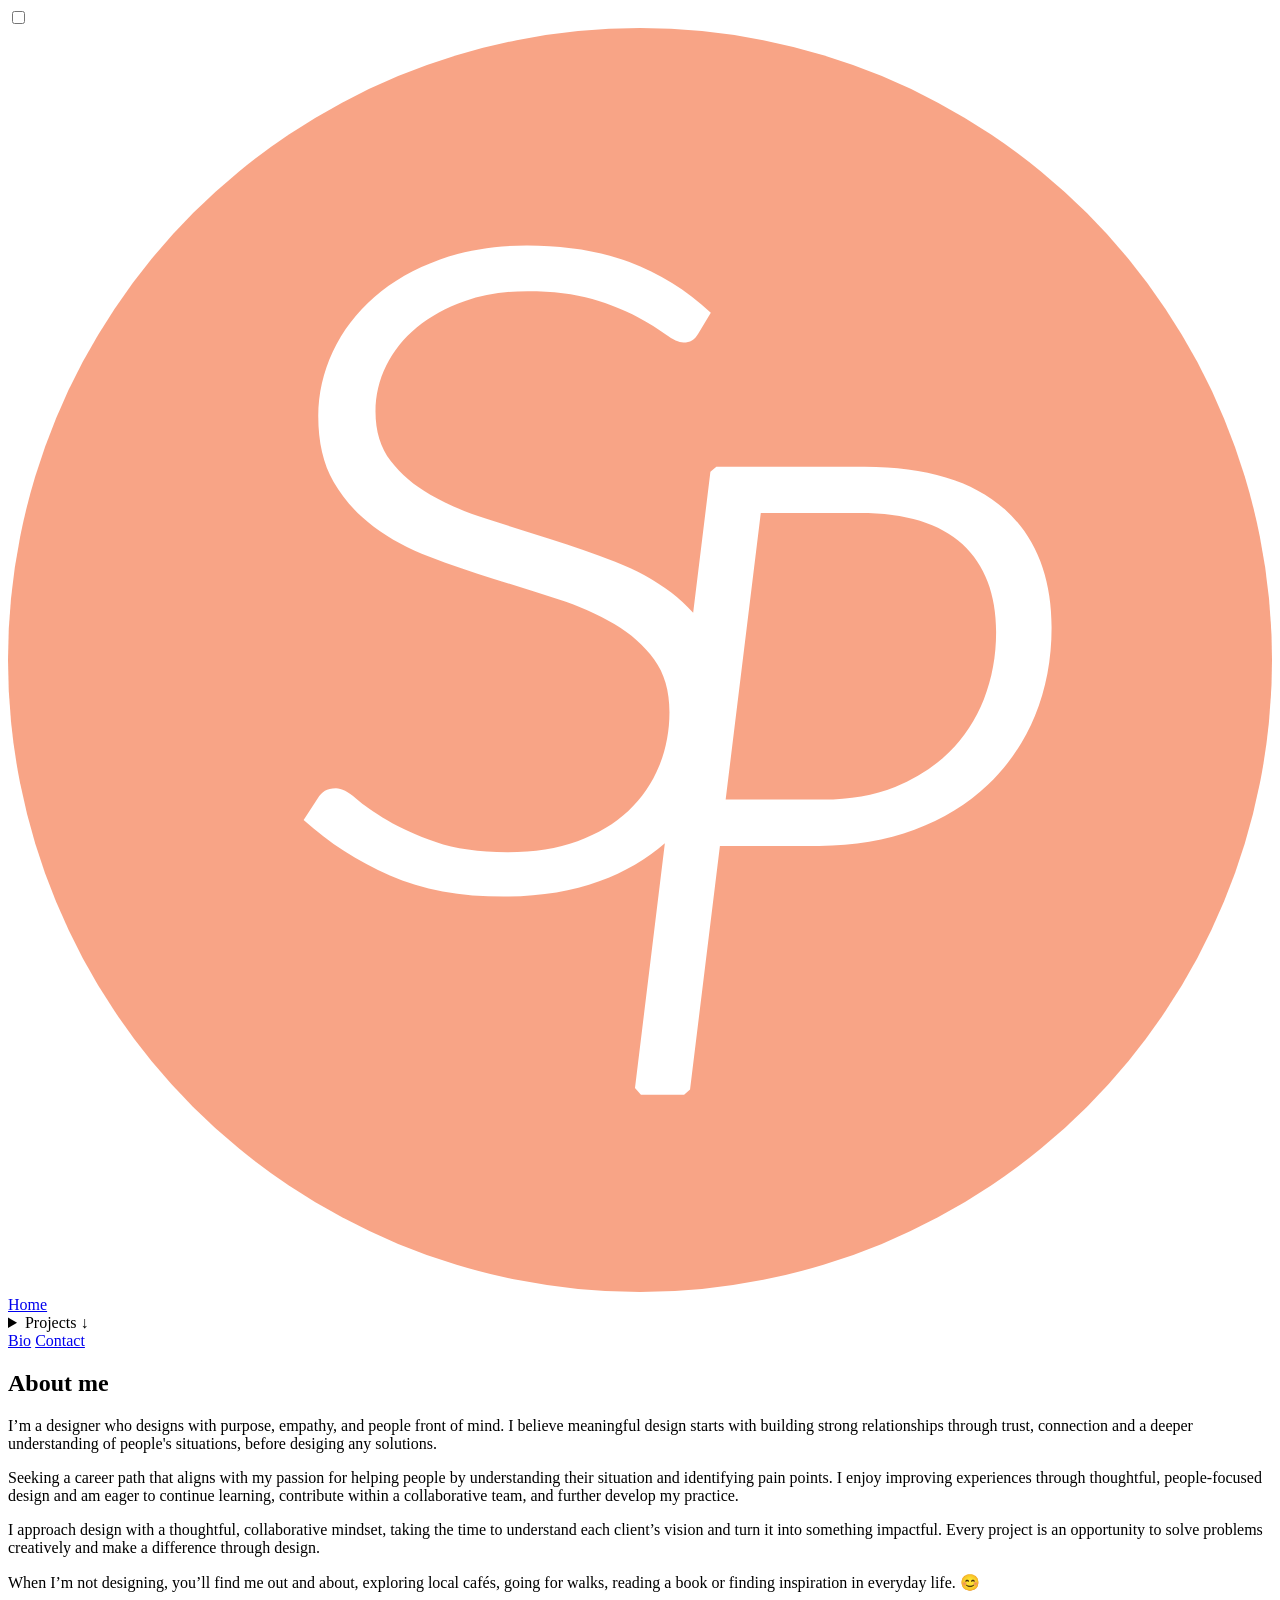
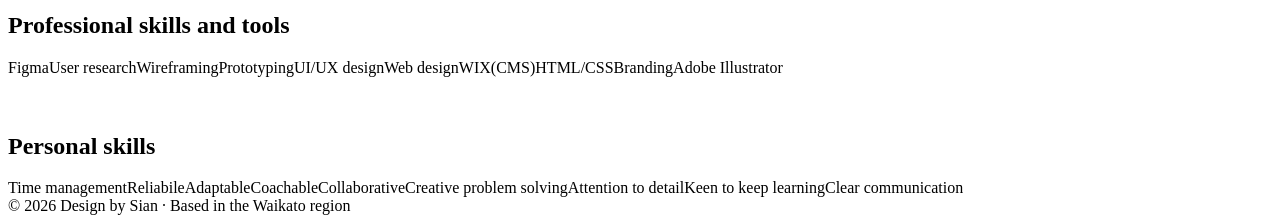
==== bio.html @ 66684fa2 "Add files via upload .html files added" ====
<!DOCTYPE html>
<html lang="en">
<head>
<meta charset="UTF-8">
<meta name="viewport" content="width=device-width, initial-scale=1.0">
<title>Bio — Design by Sian</title>
<link rel="preconnect" href="https://fonts.googleapis.com">
<link href="https://fonts.googleapis.com/css2?family=Fraunces:opsz,wght@9..144,400;9..144,500;9..144,600&family=Lato:ital,wght@0,400;0,700;0,900;1,400;1,700&display=swap" rel="stylesheet">
<link rel="stylesheet" href="style.css">
</head>
<body>

<input type="checkbox" id="menuToggle" class="menu-toggle">

<a class="floating-logo" href="index.html">
  <svg id="Layer_2" data-name="Layer 2" xmlns="http://www.w3.org/2000/svg" viewBox="0 0 121 121">
    <defs>
      <style>
        .cls-1 { fill: #fff; }
        .cls-2 { fill: #f8a486; }
      </style>
    </defs>
    <g id="Layer_1-2" data-name="Layer 1">
      <g>
        <circle class="cls-2" cx="60.5" cy="60.5" r="60.5"/>
        <path class="cls-1" d="M95.38,46.04c-2.99-2.68-7.49-4.05-13.39-4.05h-14.18l-.57.5-1.65,13.49c-.63-.71-1.33-1.36-2.1-1.95-1.56-1.17-3.35-2.16-5.37-2.94-2.02-.79-4.08-1.51-6.16-2.16-2.08-.65-4.14-1.3-6.16-1.94-2.02-.65-3.81-1.42-5.37-2.31-1.56-.89-2.82-1.96-3.79-3.22-.97-1.25-1.46-2.83-1.46-4.74,0-1.54.34-3,1.03-4.4.69-1.4,1.67-2.62,2.94-3.67,1.27-1.05,2.81-1.89,4.61-2.52,1.8-.63,3.79-.94,5.98-.94,2.43,0,4.49.25,6.19.76,1.7.51,3.13,1.07,4.28,1.7s2.07,1.19,2.76,1.7c.69.51,1.25.76,1.7.76.61,0,1.07-.28,1.4-.85l1.21-2c-2.35-2.19-4.95-3.8-7.8-4.86-2.85-1.05-6.12-1.58-9.8-1.58-3.08,0-5.85.45-8.32,1.34-2.47.89-4.56,2.08-6.28,3.58-1.72,1.5-3.05,3.24-3.98,5.22-.93,1.98-1.4,4.05-1.4,6.19,0,2.51.49,4.6,1.46,6.28.97,1.68,2.25,3.11,3.82,4.28,1.58,1.17,3.37,2.15,5.37,2.91,2,.77,4.06,1.48,6.16,2.12,2.1.65,4.16,1.3,6.16,1.94,2,.65,3.79,1.44,5.37,2.37s2.85,2.06,3.82,3.4c.97,1.33,1.46,3.01,1.46,5.04,0,1.82-.33,3.55-1,5.19-.67,1.64-1.65,3.07-2.94,4.28-1.3,1.21-2.91,2.18-4.86,2.88-1.94.71-4.19,1.06-6.74,1.06-2.71,0-4.99-.32-6.83-.97-1.84-.65-3.39-1.35-4.64-2.09-1.25-.75-2.26-1.45-3-2.09-.75-.65-1.39-.97-1.91-.97-.45,0-.8.08-1.06.24-.26.16-.5.4-.7.73l-1.34,2.06c2.43,2.19,5.18,3.96,8.26,5.31,3.08,1.35,6.74,2.03,10.99,2.03,3.4,0,6.41-.49,9.04-1.46,2.47-.91,4.56-2.14,6.29-3.65l-2.86,23.43.57.64h4.13l.57-.5,2.86-23.31h9.5c3.34,0,6.41-.52,9.12-1.54,2.73-1.02,5.09-2.47,7.03-4.31,1.94-1.84,3.46-4.07,4.51-6.62,1.05-2.55,1.59-5.39,1.59-8.45,0-4.84-1.52-8.67-4.53-11.37ZM72.07,46.43h9.5c4.36,0,7.66,1.01,9.81,3,2.13,1.98,3.21,4.8,3.21,8.4,0,2.3-.39,4.46-1.17,6.42-.77,1.95-1.89,3.65-3.31,5.06-1.43,1.41-3.17,2.53-5.19,3.34-2.02.8-4.33,1.21-6.86,1.21h-9.36l3.36-27.42Z"/>
      </g>
    </g>
  </svg>
</a>

<label for="menuToggle" class="hamburger-btn">
  <span></span><span></span><span></span>
</label>

<label for="menuToggle" class="menu-overlay"></label>

<nav class="side-panel">
  <a class="panel-link" href="index.html">Home</a>
  <details class="panel-projects">
    <summary class="panel-link">Projects <span class="chev">&darr;</span></summary>
    <div class="panel-sub">
      <a href="defendher.html">DefendHER</a>
      <a href="waitaiko.html">Wai Taiko</a>
      <a href="hamwest.html">Hamilton West School</a>
      <a href="sugarrush.html">Sugar Rush</a>
    </div>
  </details>
  <a class="panel-link" href="bio.html">Bio</a>
  <a class="panel-link" href="contact.html">Contact</a>
</nav>

<main class="wrap">
  <section class="bio-hero"><h1>About me</h1></section>
  <div class="detail-block">
          <div class="feature-grid-double">
            <div class="feature-item-double">
              <p>I’m a designer who designs with purpose, empathy, and people front of mind. I believe meaningful design starts with building strong relationships through trust, connection and a deeper understanding of people's situations, before desiging any solutions.</p>
      
              <p>Seeking a career path that aligns with my passion for helping people by understanding their situation and identifying pain points. I enjoy improving experiences through thoughtful, people-focused design and am eager to continue learning, contribute within a collaborative team, and further develop my practice.</p>
      
              <p>I approach design with a thoughtful, collaborative mindset, taking the time to understand each client’s vision and turn it into something impactful. Every project is an opportunity to solve problems creatively and make a difference through design.</p>
      
              <p>When I’m not designing, you’ll find me out and about, exploring local cafés, going for walks, reading a book or finding inspiration in everyday life. 😊</p>
            </div>
            
            <div class="feature-item-double">
              <h2>Professional skills and tools</h2>
              <div class="skills-grid"><span class="skill-pill">Figma</span><span class="skill-pill">User research</span><span class="skill-pill">Wireframing</span><span class="skill-pill">Prototyping</span><span class="skill-pill">UI/UX design</span><span class="skill-pill">Web design</span><span class="skill-pill">WIX(CMS)</span><span class="skill-pill">HTML/CSS</span><span class="skill-pill">Branding</span><span class="skill-pill">Adobe Illustrator</span></div>
              <br><br>
              <h2>Personal skills</h2>
              <div class="skills-grid"><span class="skill-pill">Time management</span><span class="skill-pill">Reliabile</span><span class="skill-pill">Adaptable</span><span class="skill-pill">Coachable</span><span class="skill-pill">Collaborative</span><span class="skill-pill">Creative problem solving</span><span class="skill-pill">Attention to detail</span><span class="skill-pill">Keen to keep learning</span><span class="skill-pill">Clear communication</span></div>
            </div>
        </div>   
</div>
  
</main>

<footer>&copy; 2026 Design by Sian &middot; Based in the Waikato region</footer>

</body>
</html>
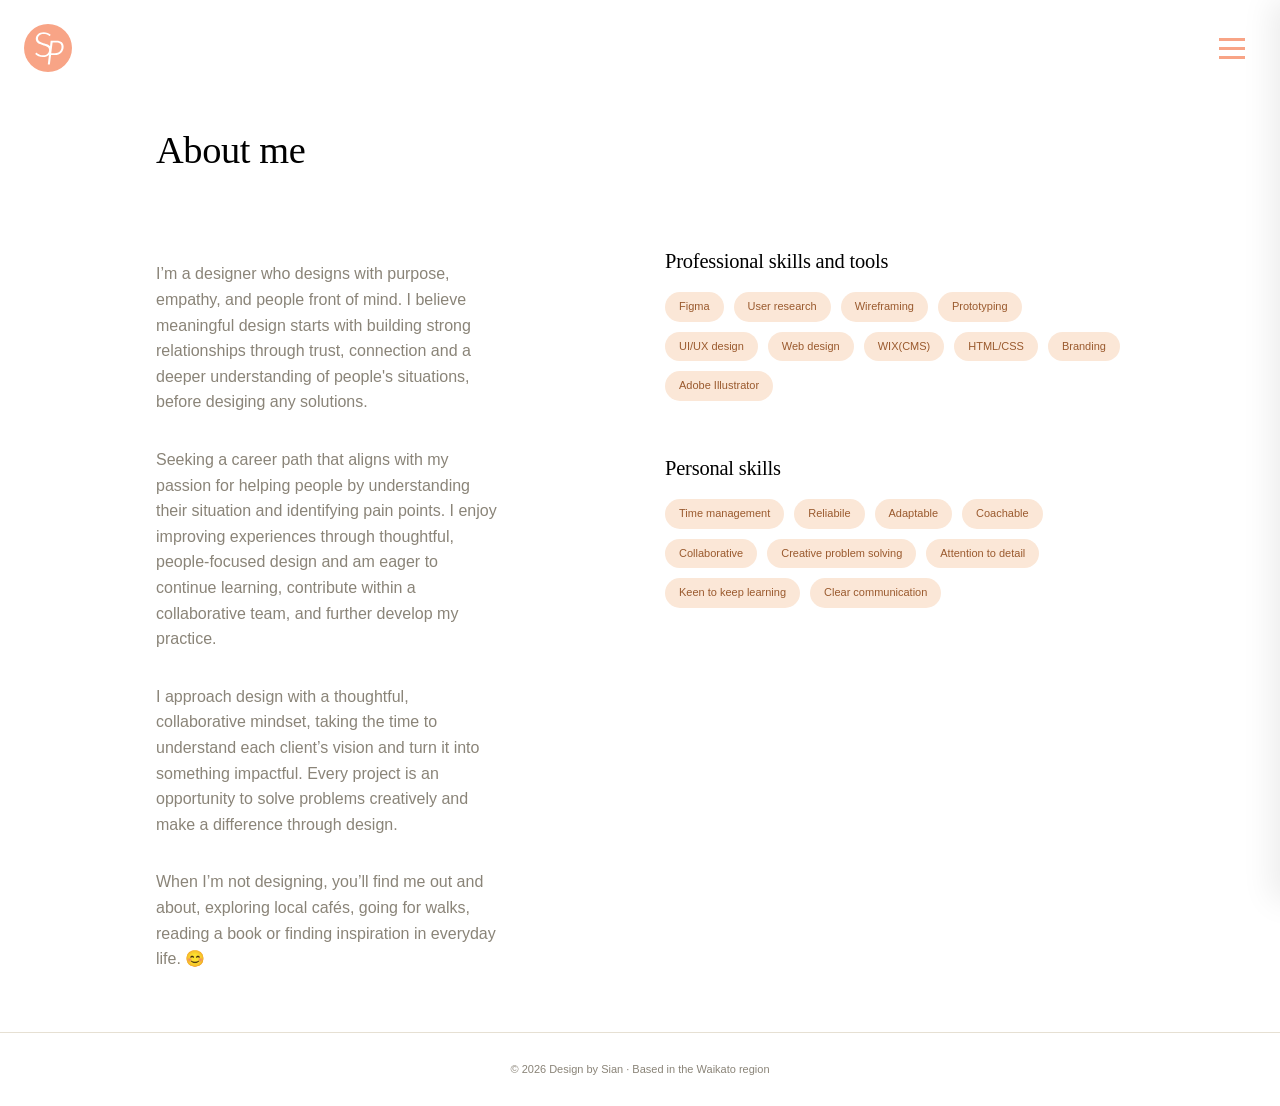
==== commit addcc8ed: "Add graphic design work page" ====
--- a/bio.html
+++ b/bio.html
@@ -43,7 +43,7 @@
       <a href="defendher.html">DefendHER</a>
       <a href="waitaiko.html">Wai Taiko</a>
       <a href="hamwest.html">Hamilton West School</a>
-      <a href="sugarrush.html">Sugar Rush</a>
+      <a href="graphicdesignwork.html">Graphic Design Work</a>
     </div>
   </details>
   <a class="panel-link" href="bio.html">Bio</a>
--- a/style.css
+++ b/style.css
@@ -0,0 +1,386 @@
+:root{
+    --bg:#FFFFFF;
+    --surface:#FFFFFF;
+    --text:#2E2B26;
+    --text-muted:#8A8478;
+    --accent:#4B7869;
+    --accent-soft:#DDE9E1;
+    --accent-2:#E8A67B;
+    --accent-2-soft:#FBE7D7;
+    --border:#E6E0D3;
+    --radius:14px;
+  }
+  *{box-sizing:border-box;}
+  body{
+    margin:0;
+    background:var(--bg);
+    color:var(--text);
+    font-family:'Lato',sans-serif;
+    line-height:1.6;
+  }
+  h1,h2,h3,.serif{
+    font-family:'Fraunces',serif;
+    font-weight:500;
+    letter-spacing:-0.01em;
+    margin:0;
+    color:#000000;
+  }
+  a{color:inherit;text-decoration:none;}
+  .wrap{width:80%;margin:0 auto;padding:0 28px;}
+
+  /* Floating logo + hamburger (CSS-only, driven by hidden checkbox) */
+  .menu-toggle{
+    position:absolute;opacity:0;pointer-events:none;
+  }
+
+  .floating-logo{
+    position:fixed;top:24px;left:24px;z-index:60;
+    width:48px;height:48px;
+    cursor:pointer;
+    display:flex;align-items:center;justify-content:center;
+    transition:transform .15s;
+  }
+  .floating-logo:hover{transform:scale(1.08);}
+  .floating-logo svg{width:100%;height:100%;display:block;}
+
+  .hamburger-btn{
+    position:fixed;top:24px;right:24px;z-index:60;
+    width:48px;height:48px;
+    background:transparent;
+    display:flex;align-items:center;justify-content:center;
+    flex-direction:column;gap:6px;
+    cursor:pointer;
+    transition:transform .15s;
+  }
+  .hamburger-btn:hover{transform:scale(1.08);}
+  .hamburger-btn span{
+    width:26px;height:3px;background:#f8a486;
+    transition:transform .25s, opacity .25s;
+  }
+  .menu-toggle:checked ~ .hamburger-btn span:nth-child(1){transform:translateY(9px) rotate(45deg);}
+  .menu-toggle:checked ~ .hamburger-btn span:nth-child(2){opacity:0;}
+  .menu-toggle:checked ~ .hamburger-btn span:nth-child(3){transform:translateY(-9px) rotate(-45deg);}
+
+  .menu-overlay{
+    position:fixed;inset:0;
+    background:rgba(46,43,38,0.25);
+    opacity:0;pointer-events:none;
+    transition:opacity .25s;
+    z-index:55;
+    display:block;
+  }
+  .menu-toggle:checked ~ .menu-overlay{opacity:1;pointer-events:auto;}
+
+  .side-panel{
+    position:fixed;top:0;right:0;bottom:0;
+    width:300px;max-width:82vw;
+    background:var(--surface);
+    box-shadow:-8px 0 30px rgba(0,0,0,0.08);
+    transform:translateX(100%);
+    transition:transform .3s ease;
+    z-index:58;
+    padding:96px 32px 32px;
+    display:flex;flex-direction:column;gap:6px;
+  }
+  .menu-toggle:checked ~ .side-panel{transform:translateX(0);}
+  .panel-link{
+    font-family:'Fraunces',serif;font-size:clamp(18px, 2vw, 24px);
+    padding:12px 0;cursor:pointer;color:var(--text);
+    display:flex;align-items:center;justify-content:space-between;
+    list-style:none;
+  }
+  .panel-link::-webkit-details-marker{display:none;}
+  .panel-link:hover{color:#f8a486;}
+  .panel-sub{
+    display:flex;flex-direction:column;
+  }
+  .panel-sub a{
+    font-family:'Lato',sans-serif;font-size:clamp(13px, 1vw, 16px);
+    color:var(--text-muted);padding:9px 0 9px 12px;cursor:pointer;
+  }
+  .panel-sub a:hover{color:#f8a486;}
+  .chev{font-size:clamp(12px, 0.9vw, 15px);transition:transform .25s;color:var(--text-muted);display:inline-block;}
+  .panel-projects[open] .chev{transform:rotate(180deg);}
+
+  /* Hero */
+  .hero{padding:120px 0 56px;}
+  .hero h1{font-size:clamp(28px, 3.4vw, 56px);line-height:1.15;max-width:640px;}
+  .hero p{font-size:clamp(16px, 1.1vw, 20px);color:var(--text-muted);max-width:520px;margin-top:18px;}
+  .tag{
+    display:inline-block;
+    background:var(--accent-soft);
+    color:var(--accent);
+    font-size:clamp(11px, 0.85vw, 14px);
+    padding:5px 14px;
+    border-radius:100px;
+    margin-bottom:18px;
+  }
+
+  /* Section labels */
+  .section-label{
+    font-size:clamp(16px, 0.85vw, 14px);
+    text-transform:uppercase;
+    letter-spacing:.08em;
+    color:var(--text-muted);
+    margin-bottom:20px;
+  }
+
+  /* Project cards */
+  .projects{display:flex;flex-direction:column;gap:40px;padding-bottom:80px;}
+  .project-card{
+    display:flex;
+    background:var(--surface);
+    border:1px solid var(--border);
+    border-radius:var(--radius);
+    overflow:hidden;
+    cursor:pointer;
+    box-shadow:0 4px 16px rgba(46,43,38,0.06);
+    transition:border-color .15s, transform .15s, box-shadow .15s;
+  }
+  .project-card:hover{transform:scale(1.02);box-shadow:0 8px 24px rgba(46,43,38,0.1);}
+  .project-img{
+    width:58.33%;min-width:220px;
+    background:var(--accent-soft);
+    display:flex;align-items:center;justify-content:center;
+    color:var(--accent);
+    font-size:clamp(11px, 0.85vw, 14px);
+    min-height:200px;
+  }
+  .project-img img{
+    width:100%;
+    height:100%;
+    object-fit:cover;
+    display:block;
+  }
+  .project-info{padding:40px;width:41.67%;flex-shrink:0;display:flex;flex-direction:column;gap:10px;}
+  .project-top{display:flex;justify-content:space-between;align-items:baseline;gap:12px;flex-wrap:wrap;}
+  .project-top h3{font-size:clamp(18px, 1.6vw, 30px);}
+  .project-meta{font-size:clamp(12px, 0.9vw, 16px);color:var(--text-muted);white-space:nowrap;}
+  .project-desc p{margin:0 0 10px;font-size:clamp(16px, 1vw, 17px);color:var(--text-muted);}
+  .project-desc p:last-child{margin-bottom:0;}
+  .project-desc strong{color:var(--text);font-weight:500;}
+  .skills-row{display:flex;flex-wrap:wrap;gap:8px;margin-top:10px;}
+  .skill-pill{
+    font-size:clamp(16px, 0.85vw, 15px);
+    background:var(--accent-2-soft);
+    color:#9A5A2E;
+    padding:5px 11px;
+    border-radius:100px;
+  }
+  .project-type{font-size:clamp(16px, 0.85vw, 15px);color:var(--accent);font-weight:500;margin-top:10px;}
+
+  /* Project detail page */
+  .detail-hero{padding:120px 0 40px;border-bottom:1px solid var(--border);}
+  #pd-hero-image img{width:100%;border-radius:var(--radius);display:block;margin-top:28px;}
+  .back-link{font-size:clamp(12px, 0.9vw, 15px);color:var(--text-muted);display:inline-flex;align-items:center;gap:6px;margin-bottom:24px;cursor:pointer;}
+  .back-link:hover{color:var(--accent);}
+  .detail-hero h1{font-size:clamp(24px, 3vw, 48px);}
+  .detail-meta{display:flex;gap:24px;margin-top:16px;font-size:clamp(12px, 0.9vw, 16px);color:var(--text-muted);flex-wrap:wrap;}
+  .detail-meta span strong{color:var(--text);font-weight:500;}
+
+  .detail-block{padding:44px 0;border-bottom:1px solid var(--border);}
+  .detail-block:last-of-type{border-bottom:none;}
+  .detail-block h2{font-size:clamp(19px, 1.6vw, 28px);margin-bottom:14px;}
+  .detail-block p,
+  .detail-block li,
+  .accordion-body p{
+    font-size:16px;
+    color:var(--text-muted);
+}
+.detail-block p,
+.detail-block li{
+  max-width:26.67vw;
+}
+  .detail-block p ul{margin:10px 0 0;padding-left:20px;}
+  .detail-block p li{margin-bottom:6px;}
+  
+
+  .accordion-block{padding:0;border-bottom:1px solid var(--border);}
+  .accordion-toggle{
+    cursor:pointer;
+    display:flex;align-items:center;justify-content:flex-start;
+    padding:28px 0;
+    margin-bottom:0;
+    max-width:640px;
+    user-select:none;
+    list-style:none;
+  }
+  .accordion-toggle::-webkit-details-marker{display:none;}
+  .accordion-label{
+    display:inline-block;
+    min-width:195px;
+  }
+  .accordion-chev{
+    font-size:clamp(15px, 1.3vw, 19px);color:var(--text-muted);
+    transition:transform .25s;
+    flex-shrink:0;margin-left:30px;
+    display:inline-block;
+  }
+  .accordion-block[open] .accordion-chev{transform:rotate(180deg);}
+  .accordion-body{
+    padding-bottom:28px;
+    width: 33.33%;
+  }
+
+  .placeholder-visual{
+    margin-top:20px;
+    background:var(--accent-soft);
+    border-radius:var(--radius);
+    min-height:220px;
+    display:flex;align-items:center;justify-content:center;
+    color:var(--accent);
+    font-size:clamp(11px, 0.85vw, 14px);
+  }
+
+  .hifi-grid{
+    display:flex;
+    gap:56px;
+    align-items:flex-start;
+  }
+  .hifi-left{flex:1;min-width:280px;}
+  .hifi-right{flex:1;min-width:280px;}
+  .hifi-left p{max-width:26.67vw;}
+  .hifi-btn, .site-btn{
+    display:inline-block;
+    margin-bottom: 22px;
+    background:#fff;
+    color:#f8a486;
+    border:2px solid #f8a486;
+    padding:12px 24px;
+    border-radius:100px;
+    font-size:clamp(16px, 0.9vw, 15px);
+    font-weight:500;
+    text-decoration:none;
+    box-shadow:0 2px 6px rgba(46,43,38,0.18);
+    transition:transform .15s;
+    cursor:pointer;
+    align-self: flex-start;
+  }
+  .hifi-btn:hover, .site-btn:hover{transform:scale(1.08);}
+  .hifi-video-placeholder{
+    margin-top:0;
+    aspect-ratio:1/1;
+    width:100%;
+    min-height:0;
+  }
+  .hifi-right video{
+    width:100%;
+    border-radius:var(--radius);
+    display:block;
+  }
+  @media (max-width:640px){
+    .hifi-grid{flex-direction:column;gap:28px;}
+    .detail-block p, .hifi-left p{max-width:100%;}
+  }
+
+  .flow-grid{
+    display:flex;
+    gap:40px;
+    align-items:flex-start;
+  }
+  .flow-left{flex:1 1 33.33%;min-width:220px;}
+  .flow-right{flex:1 1 66.67%;min-width:280px;}
+  .flow-left p{max-width:none;}
+  .flow-right .placeholder-visual{margin-top:0;}
+  @media (max-width:640px){
+    .flow-grid{flex-direction:column;gap:28px;}
+    .flow-left, .flow-right{flex:1 1 100%;}
+  }
+
+  /* Bio */
+  .bio-hero{padding:120px 0 20px;}
+  .bio-hero h1{font-size:clamp(24px, 3vw, 48px);}
+  .bio-grid{display:flex;gap:48px;padding:24px 0 80px;flex-wrap:wrap;}
+  .bio-photo{
+    width:220px;height:220px;border-radius:var(--radius);
+    background:var(--accent-soft);
+    display:flex;align-items:center;justify-content:center;
+    color:var(--accent);font-size:clamp(11px, 0.85vw, 14px);flex-shrink:0;
+  }
+  .bio-text{flex:1;min-width:280px;}
+  .bio-text p{color:var(--text-muted);font-size:clamp(14px, 1.1vw, 19px);max-width:520px;}
+  .skills-section{margin-top:32px;}
+  .skills-section h3{font-size:clamp(14px, 1.1vw, 19px);margin-bottom:14px;}
+  .skills-grid{display:flex;flex-wrap:wrap;gap:10px;}
+  .skills-grid .skill-pill{font-size:clamp(11px, 0.85vw, 14px);padding:6px 14px;}
+
+  /* Contact */
+  .contact-hero{padding:120px 0 40px;}
+  .contact-hero h1{font-size:clamp(24px, 3vw, 48px);}
+  .contact-hero p{color:var(--text-muted);font-size:clamp(16px, 1.1vw, 19px);max-width:480px;margin-top:14px;}
+  .contact-card{
+    background:var(--surface);border:1px solid var(--border);
+    border-radius:var(--radius);padding:32px;max-width:480px;margin-bottom:80px;
+  }
+  .contact-card label{display:block;font-size:clamp(16px, 0.85vw, 14px);color:var(--text-muted);margin-bottom:6px;margin-top:16px;}
+  .contact-card label:first-child{margin-top:0;}
+  .contact-card input, .contact-card textarea{
+    width:100%;padding:11px 13px;border:1px solid var(--border);
+    border-radius:8px;font-family:'Lato',sans-serif;font-size:clamp(16px, 1vw, 15px);
+    background:var(--bg);color:var(--text);
+  }
+  .contact-card textarea{resize:vertical;min-height:100px;}
+  .contact-btn{
+    margin-top:22px;background:var(--accent);color:#fff;border:none;
+    padding:12px 22px;border-radius:8px;font-size:clamp(12px, 0.9vw, 15px);font-weight:500;
+    cursor:pointer;font-family:'Lato',sans-serif;
+  }
+  .contact-btn:hover{opacity:.9;}
+  .direct-contact{margin-top:20px;font-size:clamp(16px, 0.9vw, 15px);color:var(--text-muted);}
+  .direct-contact strong{color:var(--accent);}
+
+  footer{border-top:1px solid var(--border);padding:28px 0;text-align:center;color:var(--text-muted);font-size:clamp(11px, 0.85vw, 14px);}
+
+.feature-grid {
+  display: grid;
+  grid-template-columns: repeat(4, 1fr);
+  gap: 20px;
+}
+
+.feature-item {
+  display: flex;
+  flex-direction: column;
+  text-align: left;
+}
+.feature-icon {
+  width: 100%;
+  border-radius:var(--radius);
+}
+.feature-desc {
+  font-size: clamp(12px, 0.9vw, 15px);
+  color: var(--text-muted);
+  text-align: left;
+}
+
+.feature-grid-double {
+  display: grid;
+  grid-template-columns: repeat(2, 1fr);
+  gap: 50px;
+}
+.feature-item-double {
+  display: flex;
+  flex-direction: column;
+  align-items: left;
+  text-align: left;
+}
+
+@media (max-width: 640px) {
+  .feature-grid {
+    grid-template-columns: 1fr;
+  }
+}
+
+@media (max-width: 640px) {
+  .feature-grid-double {
+    grid-template-columns: 1fr;
+  }
+}
+
+  @media (max-width:640px){
+    .project-card{flex-direction:column;}
+    .project-img{width:100%;min-height:160px;}
+    .project-info{width:100%;}
+    nav{gap:16px;}
+    .bio-grid{flex-direction:column;}
+    .accordion-body{width:100%;}
+  }
